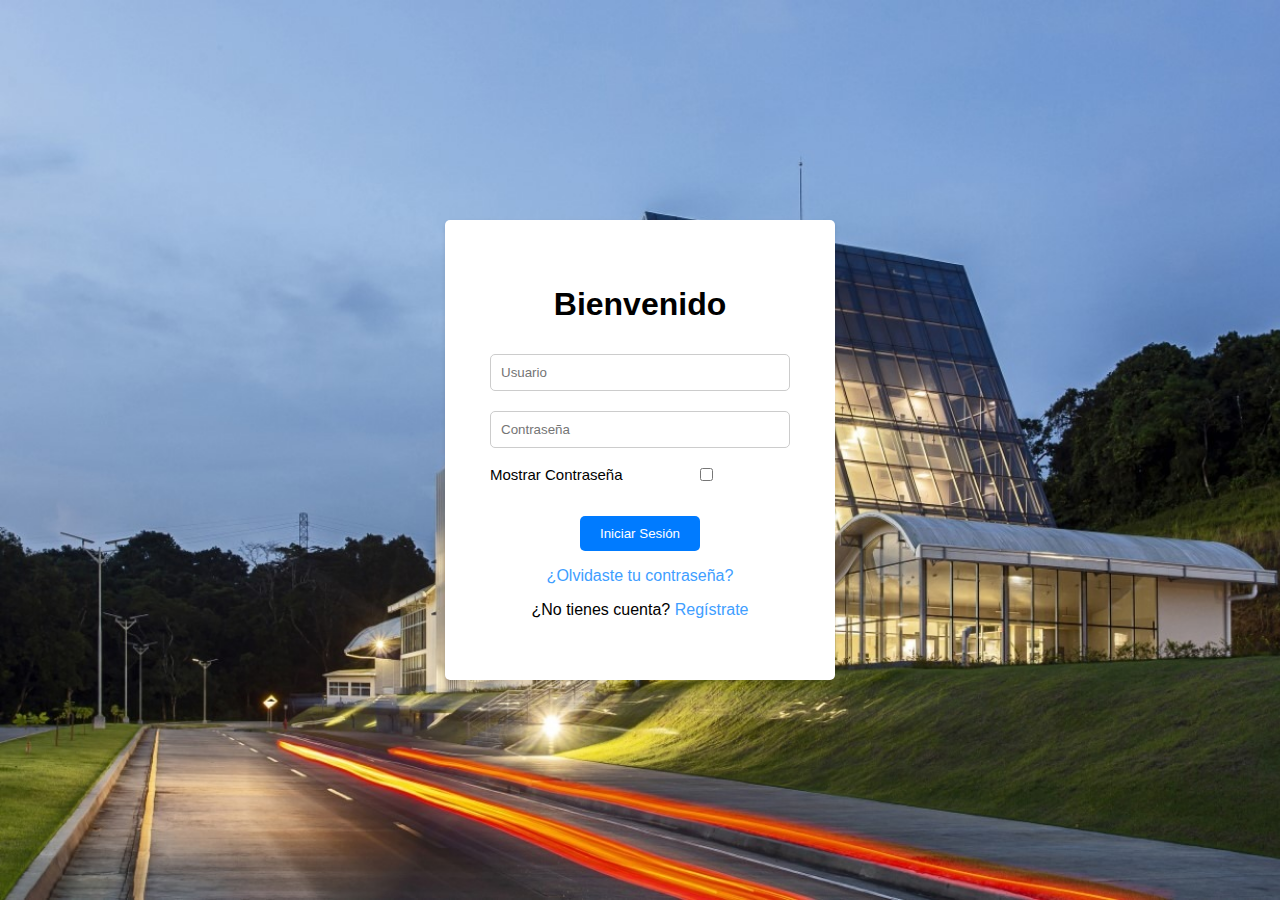
==== Tarea4_NGarcía_EWu_PDelgado_Prueba/index.html @ 79e1b6b9 "Tarea 4 - Prueba" ====
<!DOCTYPE html>
<html lang="es">
<head>
    <meta charset="UTF-8">
    <meta name="viewport" content="width=device-width, initial-scale=1.0">
    <link rel="stylesheet" href="index.css">
    <title>Iniciar Sesión</title>
</head>
<body>
    <section class="cajota">

        <h1>Bienvenido</h1>

        <div class="caja">
            <input type="text" id="usuario" placeholder="Usuario" onclick="limpiarError(this)">
            <input type="password" id="contraseña" placeholder="Contraseña" onclick="limpiarError(this)">

            <div class="cajita"> 
               
                <label for="mostrarContraseña">Mostrar Contraseña</label>
                <input type="checkbox" id="mostrarContraseña" onclick="alterPassword(this)">
            </div>

        </div>

        <button id="botonIniciar" onclick="signUp()">Iniciar Sesión</button>
        <div id="loader" class="cargador"></div>
        <div id="mensajeResultado" class="mensaje-resultado"></div>
        <p><a href="#" class="sinsubrayar">¿Olvidaste tu contraseña?</a></p>
        <p>¿No tienes cuenta? <a href="#" class="sinsubrayar">Regístrate</a></p>

    </section>
    
    <script src="index.js"></script>
</body>
</html>
---- Tarea4_NGarcía_EWu_PDelgado_Prueba/index.css ----
body {
    display: flex;
    justify-content: center;
    align-items: center;
    height: 100vh;
    margin: 0;
    font-family: Bell Gothic Std, Trebuchet MS, Arial, Helvetica;
    background-image: url('Imagen/Edificio.jpg');
    background-size: cover;
}

.cajota {
    text-align: center;
    background-color: #fff;
    padding: 45px;
    border-radius: 5px;
    box-shadow: 0 2px 4px rgba(0, 0, 0, 0.1);
    width: 300px;
    height: auto;
}


.caja input {
    width: 100%;
    padding: 10px;
    margin: 10px 0;
    border: 1px solid #ccc;
    border-radius: 5px;
    box-sizing: border-box;
}

.cajita {
    display: flex;
    align-items: center;
  
}

.cajita label {
  
    white-space: nowrap;
    font-size: 15px;

}


button {
    background-color: #007BFF;
    color: #fff;
    padding: 10px 20px;
    border: none;
    border-radius: 5px;
    margin-top: 25px ;
}

button:hover{
    background-color: #83bbf6;
}

.cargador {
    display: none;
    border: 4px solid rgba(0, 0, 0, 0.2);
    border-top: 4px solid #007BFF;
    border-radius: 50%;
    width: 20px;
    height: 20px;
    animation: spin 2s linear infinite;
    margin: 0 auto;
}

@keyframes spin {
    0% { transform: rotate(0deg); }
    100% { transform: rotate(360deg); }
}

.mensaje-resultado {
    margin-top: 10px;
    font-weight: bold;
}

.caja input.error {
    border: 2px solid red;
    color: red;
}

.mensajeError {
    color: red;
}


.caja input.exitoso {
    border: 2px solid green;
    color: green;
}

.mensajeExitoso {
    color:green;
}


.sinsubrayar {
    text-decoration: none;
    color: #409eff;
}
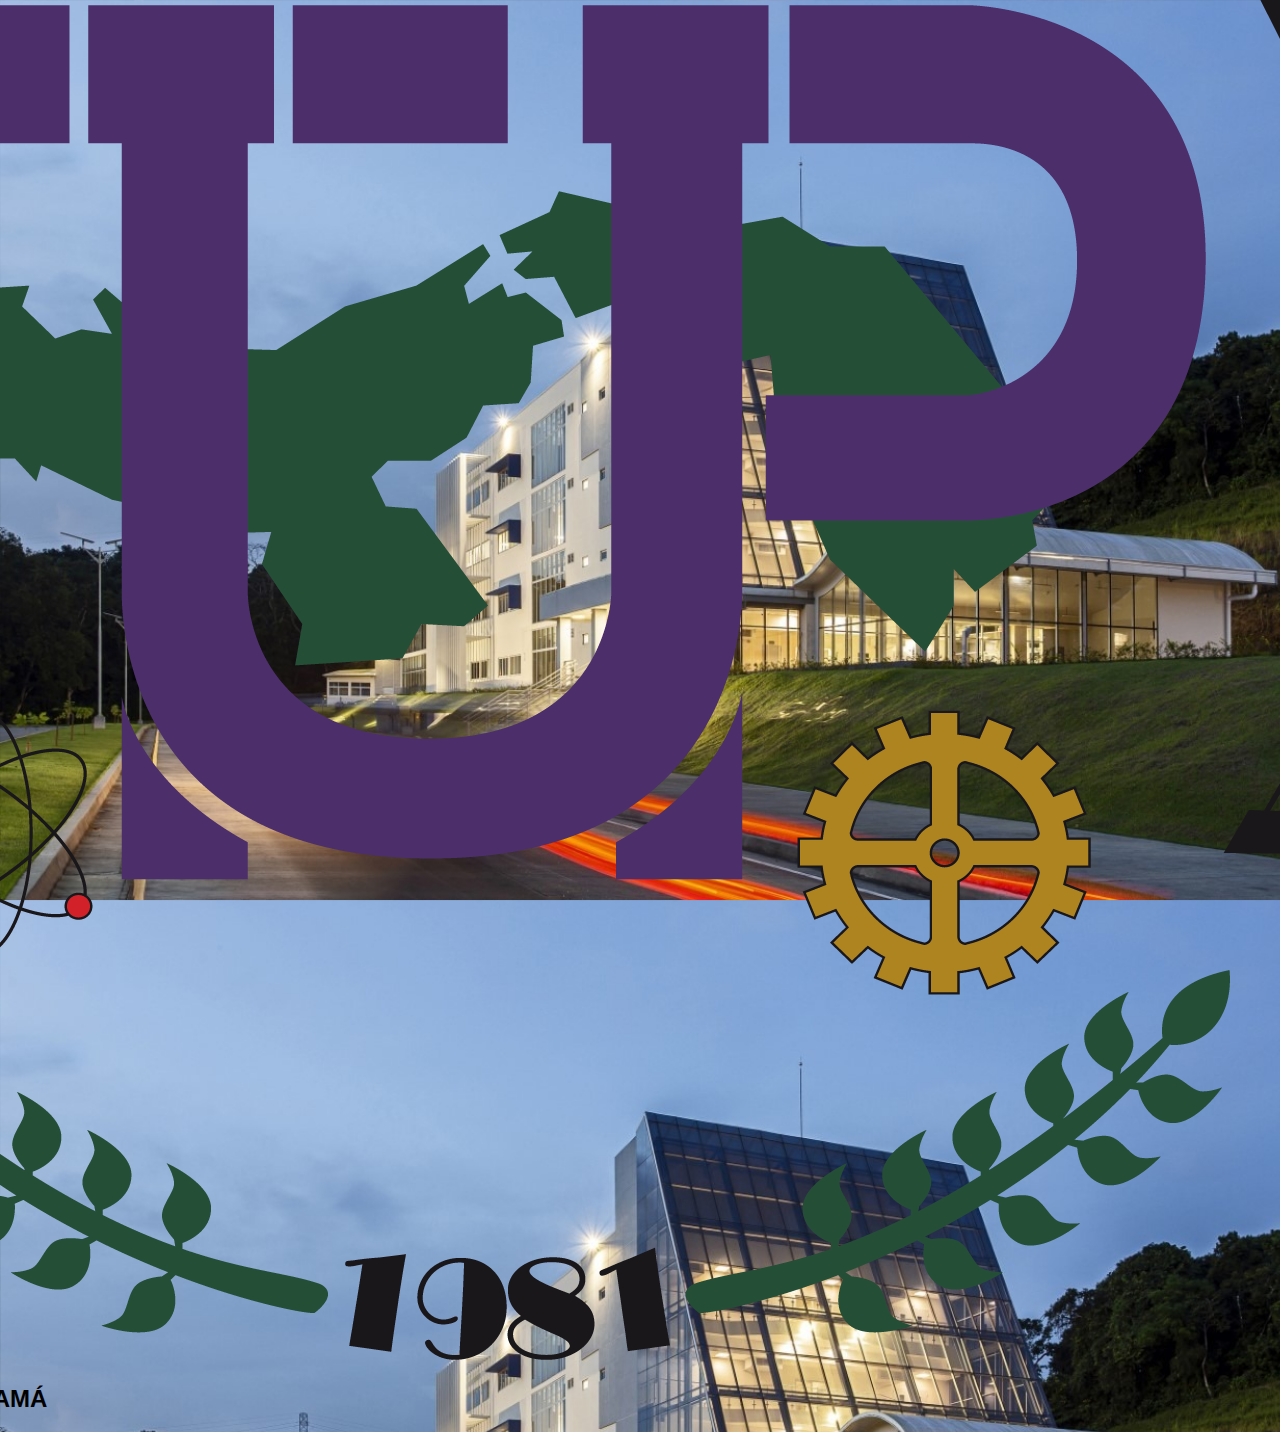
==== commit 4b24c2b8: "index.html modificado" ====
--- a/Tarea4_NGarcía_EWu_PDelgado_Prueba/index.html
+++ b/Tarea4_NGarcía_EWu_PDelgado_Prueba/index.html
@@ -7,6 +7,12 @@
     <title>Iniciar Sesión</title>
 </head>
 <body>
+
+    <header>
+        <img src="Imagen/LogoUTP.png" alt="logo">
+        <h2>UNIVERSIDAD TECNOLÓGICA DE PANAMÁ</h2>
+    </header>
+
     <section class="cajota">
 
         <h1>Bienvenido</h1>
@@ -17,10 +23,11 @@
 
             <div class="cajita"> 
                
+               
+                <input type="checkbox" id="mostrarContraseña" onclick="alterPassword(this)">
                 <label for="mostrarContraseña">Mostrar Contraseña</label>
-                <input type="checkbox" id="mostrarContraseña" onclick="alterPassword(this)">
             </div>
-
+            
         </div>
 
         <button id="botonIniciar" onclick="signUp()">Iniciar Sesión</button>
@@ -34,3 +41,4 @@
     <script src="index.js"></script>
 </body>
 </html>
+
